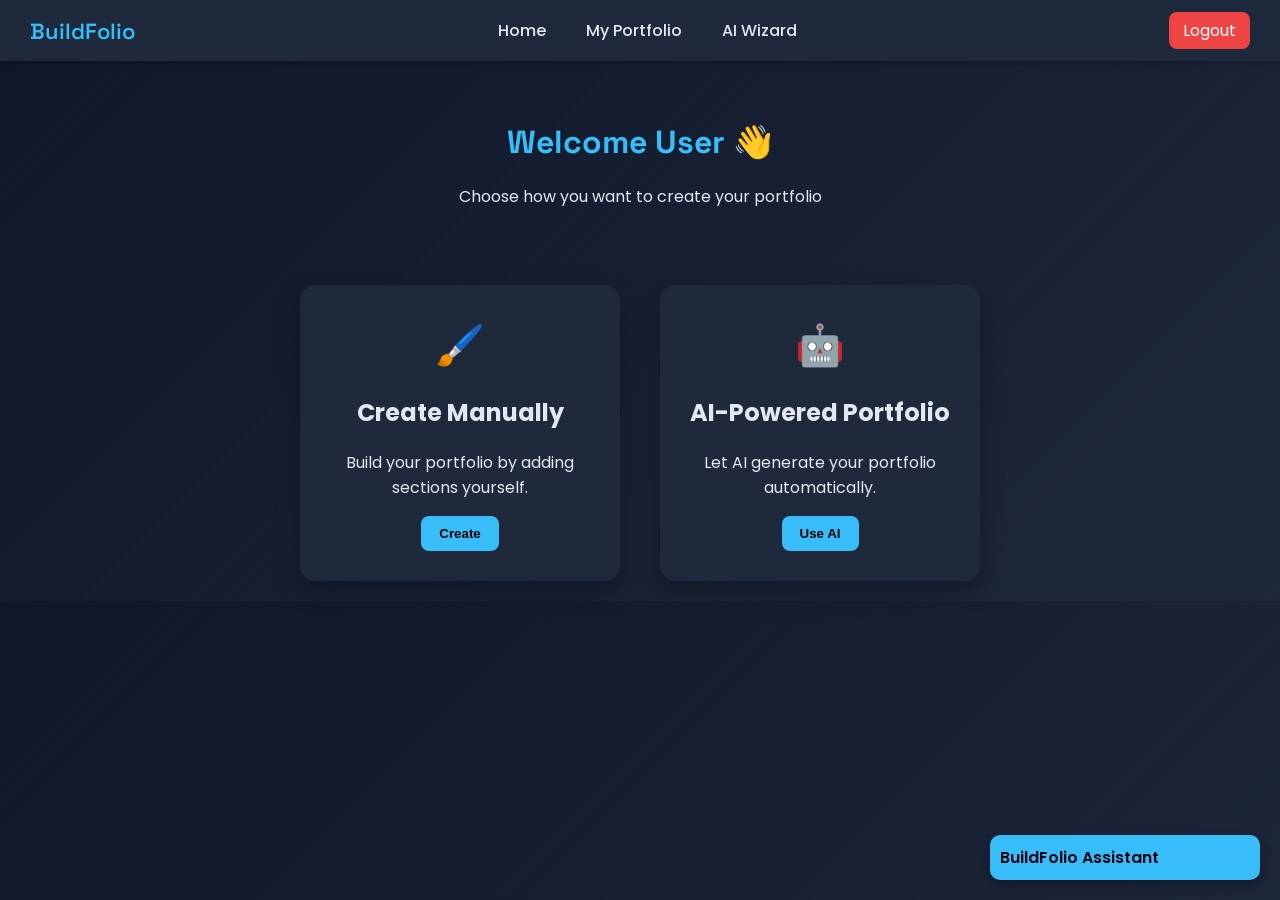
==== dashboard.html @ d058a8b2 "Add files via upload" ====
<!DOCTYPE html>
<html lang="en">
<head>
<meta charset="UTF-8">
<meta name="viewport" content="width=device-width, initial-scale=1.0">

<title>BuildFolio Dashboard</title>

<link href="https://fonts.googleapis.com/css2?family=Poppins:wght@300;400;500;600&family=Space+Grotesk:wght@500;600&display=swap" rel="stylesheet">

<style>

/* BODY */

body{
margin:0;
font-family:'Poppins',sans-serif;
background:linear-gradient(135deg,#0F172A,#1E293B);
color:#E2E8F0;
}

/* NAVBAR */

.navbar{
display:flex;
justify-content:space-between;
align-items:center;
padding:12px 30px;
background:#1E293B;
box-shadow:0 2px 8px rgba(0,0,0,0.3);
}

.logo{
font-family:'Space Grotesk',sans-serif;
font-size:22px;
color:#38BDF8;
font-weight:600;
}

.nav-links{
display:flex;
gap:20px;
list-style:none;
margin:0;
padding:0;
}

.nav-links a{
text-decoration:none;
color:#E2E8F0;
font-weight:500;
padding:6px 10px;
border-radius:6px;
transition:0.3s;
}

.nav-links a:hover{
background:#38BDF8;
color:#020617;
}

/* LOGOUT */

.logout{
background:#EF4444;
color:white;
padding:6px 14px;
border-radius:8px;
text-decoration:none;
margin-left:10px;
}

.logout:hover{
background:#F87171;
}

/* HEADER */

header{
text-align:center;
padding:40px 20px;
}

header h1{
font-family:'Space Grotesk';
color:#38BDF8;
}

/* OPTIONS */

.options{
display:flex;
justify-content:center;
gap:40px;
flex-wrap:wrap;
padding:20px;
}

.option-card{
background:#1E293B;
padding:30px;
width:260px;
border-radius:15px;
text-align:center;
cursor:pointer;
transition:0.3s;
box-shadow:0 10px 25px rgba(0,0,0,0.3);
}

.option-card:hover{
transform:translateY(-5px);
background:linear-gradient(135deg,#38BDF8,#0EA5E9);
color:#020617;
}

.option-card button{
padding:10px 18px;
border:none;
border-radius:8px;
background:#38BDF8;
font-weight:600;
cursor:pointer;
}

.option-card button:hover{
background:#0EA5E9;
}

/* ICON */

.icon{
font-size:40px;
margin-bottom:10px;
}

/* CHATBOT */

.chatbot-container{
position:fixed;
bottom:20px;
right:20px;
width:270px;
border-radius:10px;
overflow:hidden;
box-shadow:0 4px 12px rgba(0,0,0,0.3);
}

.chatbot-header{
background:#38BDF8;
color:#020617;
padding:10px;
font-weight:600;
cursor:pointer;
}

.chatbot-body{
display:none;
flex-direction:column;
height:250px;
background:#0F172A;
}

.chatbot-messages{
flex:1;
padding:8px;
overflow-y:auto;
font-size:13px;
}

.chatbot-input{
display:flex;
border-top:1px solid #38BDF8;
}

.chatbot-input input{
flex:1;
padding:8px;
border:none;
outline:none;
background:#020617;
color:white;
}

.chatbot-input button{
background:#38BDF8;
border:none;
padding:8px 10px;
cursor:pointer;
}

/* MESSAGE STYLE */

.chatbot-message{
margin-bottom:6px;
}

.user{
text-align:right;
color:#38BDF8;
}

.bot{
text-align:left;
color:#CBD5F5;
}

</style>
</head>

<body>

<!-- NAVBAR -->

<nav class="navbar">

<div class="logo">BuildFolio</div>

<ul class="nav-links">
<li><a href="#">Home</a></li>
<li><a href="#">My Portfolio</a></li>
<li><a href="#">AI Wizard</a></li>
</ul>

<a href="#" class="logout">Logout</a>

</nav>

<!-- HEADER -->

<header>

<h1>Welcome User 👋</h1>
<p>Choose how you want to create your portfolio</p>

</header>

<!-- OPTIONS -->

<div class="options">

<div class="option-card" onclick="manualPortfolio()">

<div class="icon">🖌️</div>

<h2>Create Manually</h2>

<p>Build your portfolio by adding sections yourself.</p>

<button>Create</button>

</div>


<div class="option-card" onclick="aiPortfolio()">

<div class="icon">🤖</div>

<h2>AI-Powered Portfolio</h2>

<p>Let AI generate your portfolio automatically.</p>

<button>Use AI</button>

</div>

</div>

<!-- CHATBOT -->

<div class="chatbot-container">

<div class="chatbot-header" onclick="toggleChat()">
BuildFolio Assistant
</div>

<div class="chatbot-body">

<div class="chatbot-messages" id="chatbot-messages"></div>

<div class="chatbot-input">
<input id="chatbot-input" placeholder="Type here...">
<button onclick="sendPortfolioMessage()">Send</button>
</div>

</div>

</div>

<script>

/* PORTFOLIO BUTTONS */

function manualPortfolio(){
alert("Manual Portfolio Editor will open.");
}

function aiPortfolio(){
alert("AI Portfolio Wizard will open.");
}

/* CHATBOT */

let portfolioStep=0;
let firstBotSoundPlayed=false;

function toggleChat(){

const body=document.querySelector(".chatbot-body");

body.style.display=body.style.display==="flex"?"none":"flex";

}

function sendPortfolioMessage(){

const input=document.getElementById("chatbot-input");

const msg=input.value.trim();

if(!msg) return;

const box=document.getElementById("chatbot-messages");

const user=document.createElement("div");

user.className="chatbot-message user";

user.textContent=msg;

box.appendChild(user);

input.value="";

box.scrollTop=box.scrollHeight;

setTimeout(()=>{

let reply="";

if(portfolioStep===0){

reply="Hi! I'm your BuildFolio assistant. Do you want to create your portfolio manually or using AI?";

}

else if(portfolioStep===1){

if(msg.toLowerCase().includes("manual")){

reply="Great! You can add sections like About, Skills, Projects and Contact.";

}

else if(msg.toLowerCase().includes("ai")){

reply="Awesome! AI will generate your portfolio. Tell me your skills.";

}

else{

reply="Please type Manual or AI.";

}

}

else{

reply="You can also click the options above to start.";

}

typeBotMessage(reply);

portfolioStep++;

},500);

}

/* BOT TYPING EFFECT */

function typeBotMessage(text){

const box=document.getElementById("chatbot-messages");

const bot=document.createElement("div");

bot.className="chatbot-message bot";

box.appendChild(bot);

if(!firstBotSoundPlayed){

const audio=new Audio("https://www.soundjay.com/buttons/sounds/button-3.mp3");

audio.play();

firstBotSoundPlayed=true;

}

let i=0;

let typing=setInterval(()=>{

bot.textContent+=text.charAt(i);

i++;

box.scrollTop=box.scrollHeight;

if(i>=text.length){

clearInterval(typing);

}

},30);

}

</script>

</body>
</html>
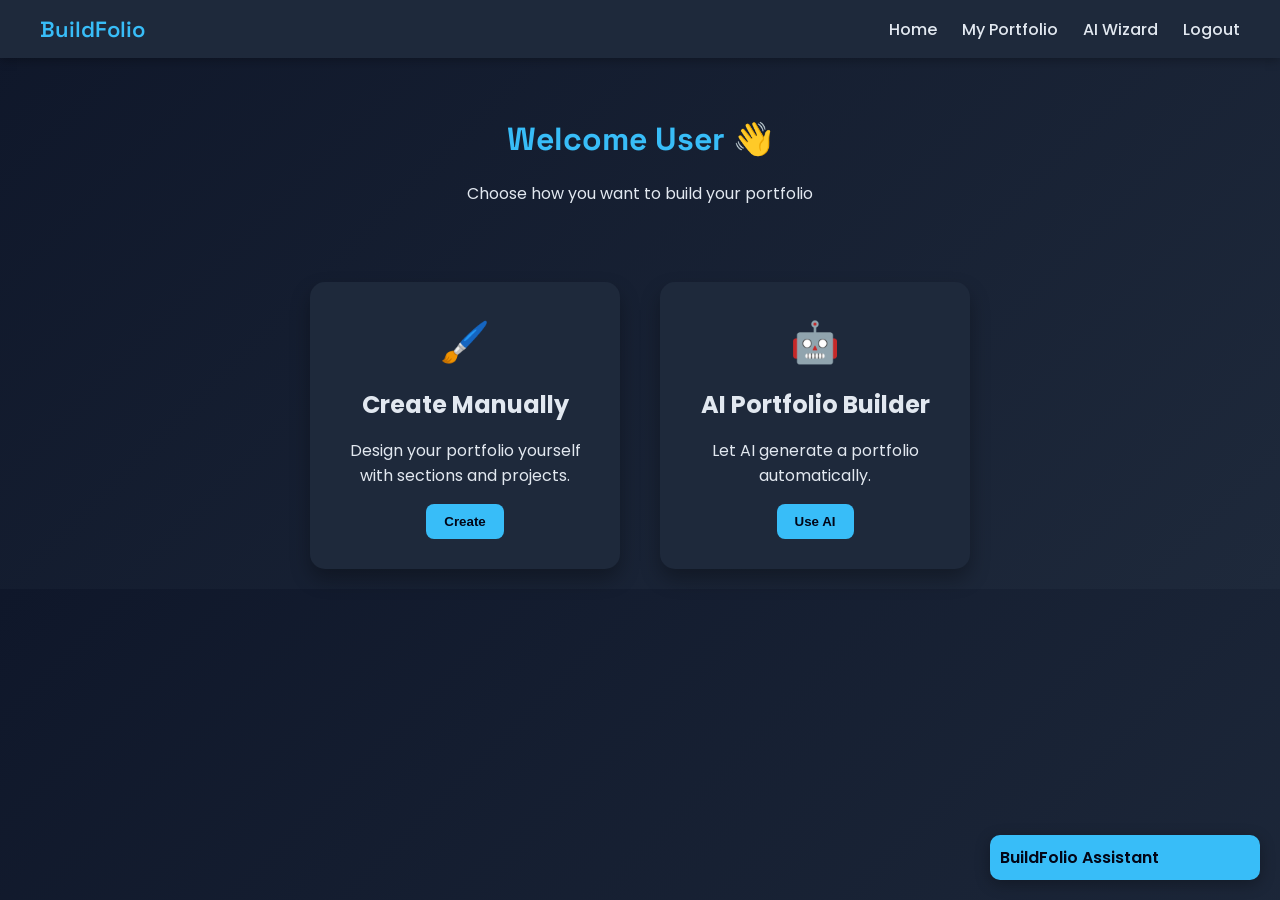
==== commit f88fe611: "Add files via upload" ====
--- a/dashboard.html
+++ b/dashboard.html
@@ -10,8 +10,6 @@
 
 <style>
 
-/* BODY */
-
 body{
 margin:0;
 font-family:'Poppins',sans-serif;
@@ -25,13 +23,13 @@
 display:flex;
 justify-content:space-between;
 align-items:center;
-padding:12px 30px;
+padding:15px 40px;
 background:#1E293B;
-box-shadow:0 2px 8px rgba(0,0,0,0.3);
+box-shadow:0 2px 10px rgba(0,0,0,0.3);
 }
 
 .logo{
-font-family:'Space Grotesk',sans-serif;
+font-family:'Space Grotesk';
 font-size:22px;
 color:#38BDF8;
 font-weight:600;
@@ -39,39 +37,18 @@
 
 .nav-links{
 display:flex;
-gap:20px;
-list-style:none;
-margin:0;
-padding:0;
+gap:25px;
 }
 
 .nav-links a{
 text-decoration:none;
 color:#E2E8F0;
 font-weight:500;
-padding:6px 10px;
-border-radius:6px;
-transition:0.3s;
-}
-
-.nav-links a:hover{
-background:#38BDF8;
-color:#020617;
-}
-
-/* LOGOUT */
+}
 
 .logout{
-background:#EF4444;
-color:white;
-padding:6px 14px;
-border-radius:8px;
-text-decoration:none;
-margin-left:10px;
-}
-
-.logout:hover{
-background:#F87171;
+color:#F87171;
+font-weight:600;
 }
 
 /* HEADER */
@@ -98,19 +75,27 @@
 
 .option-card{
 background:#1E293B;
-padding:30px;
+padding:30px 25px;
 width:260px;
 border-radius:15px;
 text-align:center;
 cursor:pointer;
 transition:0.3s;
-box-shadow:0 10px 25px rgba(0,0,0,0.3);
+box-shadow:0 10px 20px rgba(0,0,0,0.3);
 }
 
 .option-card:hover{
-transform:translateY(-5px);
+transform:translateY(-6px);
 background:linear-gradient(135deg,#38BDF8,#0EA5E9);
 color:#020617;
+}
+
+.option-card .icon{
+font-size:40px;
+}
+
+.option-card h2{
+margin:15px 0;
 }
 
 .option-card button{
@@ -118,19 +103,9 @@
 border:none;
 border-radius:8px;
 background:#38BDF8;
+color:#020617;
 font-weight:600;
 cursor:pointer;
-}
-
-.option-card button:hover{
-background:#0EA5E9;
-}
-
-/* ICON */
-
-.icon{
-font-size:40px;
-margin-bottom:10px;
 }
 
 /* CHATBOT */
@@ -142,7 +117,7 @@
 width:270px;
 border-radius:10px;
 overflow:hidden;
-box-shadow:0 4px 12px rgba(0,0,0,0.3);
+box-shadow:0 4px 15px rgba(0,0,0,0.3);
 }
 
 .chatbot-header{
@@ -162,7 +137,7 @@
 
 .chatbot-messages{
 flex:1;
-padding:8px;
+padding:10px;
 overflow-y:auto;
 font-size:13px;
 }
@@ -188,10 +163,8 @@
 cursor:pointer;
 }
 
-/* MESSAGE STYLE */
-
 .chatbot-message{
-margin-bottom:6px;
+margin-bottom:8px;
 }
 
 .user{
@@ -205,32 +178,33 @@
 }
 
 </style>
+
 </head>
 
 <body>
 
 <!-- NAVBAR -->
 
-<nav class="navbar">
+<div class="navbar">
 
 <div class="logo">BuildFolio</div>
 
-<ul class="nav-links">
-<li><a href="#">Home</a></li>
-<li><a href="#">My Portfolio</a></li>
-<li><a href="#">AI Wizard</a></li>
-</ul>
-
+<div class="nav-links">
+<a href="#">Home</a>
+<a href="#">My Portfolio</a>
+<a href="#">AI Wizard</a>
 <a href="#" class="logout">Logout</a>
-
-</nav>
+</div>
+
+</div>
 
 <!-- HEADER -->
 
 <header>
 
 <h1>Welcome User 👋</h1>
-<p>Choose how you want to create your portfolio</p>
+
+<p>Choose how you want to build your portfolio</p>
 
 </header>
 
@@ -244,7 +218,7 @@
 
 <h2>Create Manually</h2>
 
-<p>Build your portfolio by adding sections yourself.</p>
+<p>Design your portfolio yourself with sections and projects.</p>
 
 <button>Create</button>
 
@@ -255,15 +229,16 @@
 
 <div class="icon">🤖</div>
 
-<h2>AI-Powered Portfolio</h2>
-
-<p>Let AI generate your portfolio automatically.</p>
+<h2>AI Portfolio Builder</h2>
+
+<p>Let AI generate a portfolio automatically.</p>
 
 <button>Use AI</button>
 
 </div>
 
 </div>
+
 
 <!-- CHATBOT -->
 
@@ -275,149 +250,151 @@
 
 <div class="chatbot-body">
 
-<div class="chatbot-messages" id="chatbot-messages"></div>
+<div id="chatbot-messages" class="chatbot-messages"></div>
 
 <div class="chatbot-input">
-<input id="chatbot-input" placeholder="Type here...">
-<button onclick="sendPortfolioMessage()">Send</button>
-</div>
-
-</div>
-
-</div>
+
+<input id="chatbot-input" type="text" placeholder="Ask about portfolio...">
+
+<button onclick="sendMessage()">Send</button>
+
+</div>
+
+</div>
+
+</div>
+
 
 <script>
 
-/* PORTFOLIO BUTTONS */
+let step=0
+let soundPlayed=false
+
+function toggleChat(){
+
+const body=document.querySelector(".chatbot-body")
+
+body.style.display = body.style.display==="flex" ? "none":"flex"
+
+}
+
+function sendMessage(){
+
+const input=document.getElementById("chatbot-input")
+
+const msg=input.value.trim()
+
+if(!msg) return
+
+const box=document.getElementById("chatbot-messages")
+
+const user=document.createElement("div")
+
+user.className="chatbot-message user"
+
+user.textContent=msg
+
+box.appendChild(user)
+
+input.value=""
+
+box.scrollTop=box.scrollHeight
+
+setTimeout(()=>{
+
+let reply=""
+
+if(step===0){
+
+reply="Hi! I'm the BuildFolio assistant. Do you want to create your portfolio manually or using AI?"
+
+}
+
+else if(step===1){
+
+if(msg.toLowerCase().includes("manual")){
+
+reply="Great choice! Click the 'Create Manually' card above to start building your portfolio."
+
+}
+
+else if(msg.toLowerCase().includes("ai")){
+
+reply="Awesome! Click the 'AI Portfolio Builder' card and I will help generate your portfolio."
+
+}
+
+else{
+
+reply="Please type Manual or AI so I can guide you."
+
+}
+
+}
+
+else{
+
+reply="You can also explore the options on the dashboard."
+
+}
+
+typeBot(reply)
+
+step++
+
+},500)
+
+}
+
+function typeBot(text){
+
+const box=document.getElementById("chatbot-messages")
+
+const bot=document.createElement("div")
+
+bot.className="chatbot-message bot"
+
+box.appendChild(bot)
+
+if(!soundPlayed){
+
+const audio=new Audio("https://www.soundjay.com/buttons/sounds/button-3.mp3")
+
+audio.play()
+
+soundPlayed=true
+
+}
+
+let i=0
+
+let typing=setInterval(()=>{
+
+bot.textContent += text.charAt(i)
+
+i++
+
+box.scrollTop=box.scrollHeight
+
+if(i>=text.length){
+
+clearInterval(typing)
+
+}
+
+},25)
+
+}
 
 function manualPortfolio(){
-alert("Manual Portfolio Editor will open.");
+
+alert("Manual portfolio builder page will open")
+
 }
 
 function aiPortfolio(){
-alert("AI Portfolio Wizard will open.");
-}
-
-/* CHATBOT */
-
-let portfolioStep=0;
-let firstBotSoundPlayed=false;
-
-function toggleChat(){
-
-const body=document.querySelector(".chatbot-body");
-
-body.style.display=body.style.display==="flex"?"none":"flex";
-
-}
-
-function sendPortfolioMessage(){
-
-const input=document.getElementById("chatbot-input");
-
-const msg=input.value.trim();
-
-if(!msg) return;
-
-const box=document.getElementById("chatbot-messages");
-
-const user=document.createElement("div");
-
-user.className="chatbot-message user";
-
-user.textContent=msg;
-
-box.appendChild(user);
-
-input.value="";
-
-box.scrollTop=box.scrollHeight;
-
-setTimeout(()=>{
-
-let reply="";
-
-if(portfolioStep===0){
-
-reply="Hi! I'm your BuildFolio assistant. Do you want to create your portfolio manually or using AI?";
-
-}
-
-else if(portfolioStep===1){
-
-if(msg.toLowerCase().includes("manual")){
-
-reply="Great! You can add sections like About, Skills, Projects and Contact.";
-
-}
-
-else if(msg.toLowerCase().includes("ai")){
-
-reply="Awesome! AI will generate your portfolio. Tell me your skills.";
-
-}
-
-else{
-
-reply="Please type Manual or AI.";
-
-}
-
-}
-
-else{
-
-reply="You can also click the options above to start.";
-
-}
-
-typeBotMessage(reply);
-
-portfolioStep++;
-
-},500);
-
-}
-
-/* BOT TYPING EFFECT */
-
-function typeBotMessage(text){
-
-const box=document.getElementById("chatbot-messages");
-
-const bot=document.createElement("div");
-
-bot.className="chatbot-message bot";
-
-box.appendChild(bot);
-
-if(!firstBotSoundPlayed){
-
-const audio=new Audio("https://www.soundjay.com/buttons/sounds/button-3.mp3");
-
-audio.play();
-
-firstBotSoundPlayed=true;
-
-}
-
-let i=0;
-
-let typing=setInterval(()=>{
-
-bot.textContent+=text.charAt(i);
-
-i++;
-
-box.scrollTop=box.scrollHeight;
-
-if(i>=text.length){
-
-clearInterval(typing);
-
-}
-
-},30);
+
+alert("AI portfolio generator will open")
 
 }
 
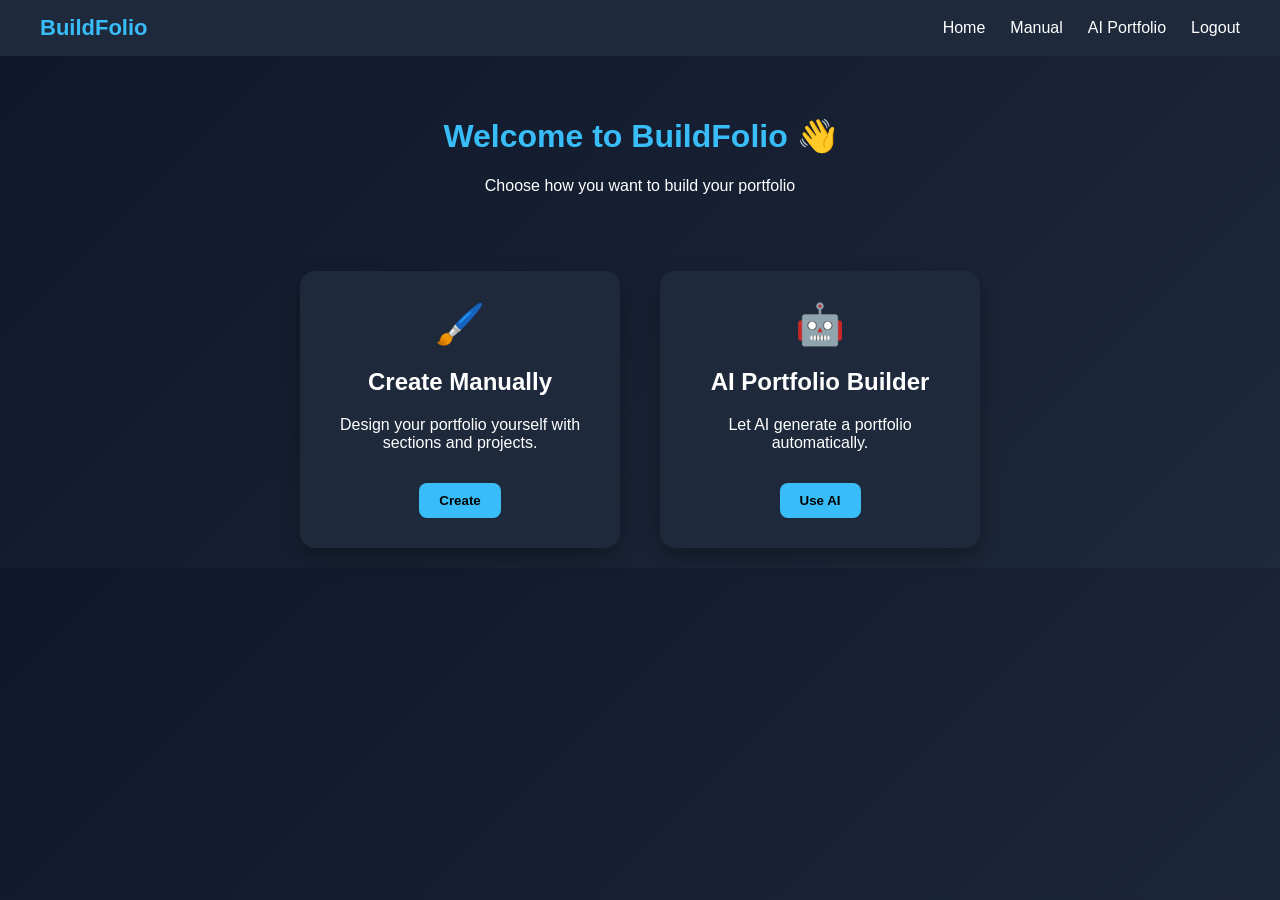
==== commit fd171b5b: "Add files via upload" ====
--- a/dashboard.html
+++ b/dashboard.html
@@ -1,20 +1,20 @@
+
 <!DOCTYPE html>
 <html lang="en">
+
 <head>
 <meta charset="UTF-8">
 <meta name="viewport" content="width=device-width, initial-scale=1.0">
 
 <title>BuildFolio Dashboard</title>
 
-<link href="https://fonts.googleapis.com/css2?family=Poppins:wght@300;400;500;600&family=Space+Grotesk:wght@500;600&display=swap" rel="stylesheet">
-
 <style>
 
 body{
 margin:0;
-font-family:'Poppins',sans-serif;
+font-family:Arial;
 background:linear-gradient(135deg,#0F172A,#1E293B);
-color:#E2E8F0;
+color:white;
 }
 
 /* NAVBAR */
@@ -25,14 +25,12 @@
 align-items:center;
 padding:15px 40px;
 background:#1E293B;
-box-shadow:0 2px 10px rgba(0,0,0,0.3);
 }
 
 .logo{
-font-family:'Space Grotesk';
 font-size:22px;
+font-weight:bold;
 color:#38BDF8;
-font-weight:600;
 }
 
 .nav-links{
@@ -42,13 +40,13 @@
 
 .nav-links a{
 text-decoration:none;
-color:#E2E8F0;
+color:white;
 font-weight:500;
 }
 
 .logout{
 color:#F87171;
-font-weight:600;
+cursor:pointer;
 }
 
 /* HEADER */
@@ -59,11 +57,10 @@
 }
 
 header h1{
-font-family:'Space Grotesk';
 color:#38BDF8;
 }
 
-/* OPTIONS */
+/* CARDS */
 
 .options{
 display:flex;
@@ -75,106 +72,25 @@
 
 .option-card{
 background:#1E293B;
-padding:30px 25px;
+padding:30px;
 width:260px;
 border-radius:15px;
 text-align:center;
-cursor:pointer;
-transition:0.3s;
-box-shadow:0 10px 20px rgba(0,0,0,0.3);
-}
-
-.option-card:hover{
-transform:translateY(-6px);
-background:linear-gradient(135deg,#38BDF8,#0EA5E9);
-color:#020617;
+box-shadow:0 8px 20px rgba(0,0,0,0.3);
 }
 
 .option-card .icon{
 font-size:40px;
 }
 
-.option-card h2{
-margin:15px 0;
-}
-
 .option-card button{
-padding:10px 18px;
+margin-top:15px;
+padding:10px 20px;
 border:none;
 border-radius:8px;
 background:#38BDF8;
-color:#020617;
-font-weight:600;
 cursor:pointer;
-}
-
-/* CHATBOT */
-
-.chatbot-container{
-position:fixed;
-bottom:20px;
-right:20px;
-width:270px;
-border-radius:10px;
-overflow:hidden;
-box-shadow:0 4px 15px rgba(0,0,0,0.3);
-}
-
-.chatbot-header{
-background:#38BDF8;
-color:#020617;
-padding:10px;
-font-weight:600;
-cursor:pointer;
-}
-
-.chatbot-body{
-display:none;
-flex-direction:column;
-height:250px;
-background:#0F172A;
-}
-
-.chatbot-messages{
-flex:1;
-padding:10px;
-overflow-y:auto;
-font-size:13px;
-}
-
-.chatbot-input{
-display:flex;
-border-top:1px solid #38BDF8;
-}
-
-.chatbot-input input{
-flex:1;
-padding:8px;
-border:none;
-outline:none;
-background:#020617;
-color:white;
-}
-
-.chatbot-input button{
-background:#38BDF8;
-border:none;
-padding:8px 10px;
-cursor:pointer;
-}
-
-.chatbot-message{
-margin-bottom:8px;
-}
-
-.user{
-text-align:right;
-color:#38BDF8;
-}
-
-.bot{
-text-align:left;
-color:#CBD5F5;
+font-weight:bold;
 }
 
 </style>
@@ -190,29 +106,31 @@
 <div class="logo">BuildFolio</div>
 
 <div class="nav-links">
-<a href="#">Home</a>
-<a href="#">My Portfolio</a>
-<a href="#">AI Wizard</a>
-<a href="#" class="logout">Logout</a>
+<a href="dashboard.html">Home</a>
+<a href="manual-portfolio.html">Manual</a>
+<a href="ai-portfolio.html">AI Portfolio</a>
+<a class="logout" onclick="logout()">Logout</a>
 </div>
 
 </div>
+
 
 <!-- HEADER -->
 
 <header>
 
-<h1>Welcome User 👋</h1>
+<h1>Welcome to BuildFolio 👋</h1>
 
 <p>Choose how you want to build your portfolio</p>
 
 </header>
 
+
 <!-- OPTIONS -->
 
 <div class="options">
 
-<div class="option-card" onclick="manualPortfolio()">
+<div class="option-card">
 
 <div class="icon">🖌️</div>
 
@@ -220,12 +138,12 @@
 
 <p>Design your portfolio yourself with sections and projects.</p>
 
-<button>Create</button>
+<button onclick="openManual()">Create</button>
 
 </div>
 
 
-<div class="option-card" onclick="aiPortfolio()">
+<div class="option-card">
 
 <div class="icon">🤖</div>
 
@@ -233,32 +151,7 @@
 
 <p>Let AI generate a portfolio automatically.</p>
 
-<button>Use AI</button>
-
-</div>
-
-</div>
-
-
-<!-- CHATBOT -->
-
-<div class="chatbot-container">
-
-<div class="chatbot-header" onclick="toggleChat()">
-BuildFolio Assistant
-</div>
-
-<div class="chatbot-body">
-
-<div id="chatbot-messages" class="chatbot-messages"></div>
-
-<div class="chatbot-input">
-
-<input id="chatbot-input" type="text" placeholder="Ask about portfolio...">
-
-<button onclick="sendMessage()">Send</button>
-
-</div>
+<button onclick="openAI()">Use AI</button>
 
 </div>
 
@@ -267,138 +160,29 @@
 
 <script>
 
-let step=0
-let soundPlayed=false
+function openManual(){
 
-function toggleChat(){
-
-const body=document.querySelector(".chatbot-body")
-
-body.style.display = body.style.display==="flex" ? "none":"flex"
+window.location.href="manual-portfolio.html"
 
 }
 
-function sendMessage(){
+function openAI(){
 
-const input=document.getElementById("chatbot-input")
-
-const msg=input.value.trim()
-
-if(!msg) return
-
-const box=document.getElementById("chatbot-messages")
-
-const user=document.createElement("div")
-
-user.className="chatbot-message user"
-
-user.textContent=msg
-
-box.appendChild(user)
-
-input.value=""
-
-box.scrollTop=box.scrollHeight
-
-setTimeout(()=>{
-
-let reply=""
-
-if(step===0){
-
-reply="Hi! I'm the BuildFolio assistant. Do you want to create your portfolio manually or using AI?"
+window.location.href="ai-portfolio.html"
 
 }
 
-else if(step===1){
+function logout(){
 
-if(msg.toLowerCase().includes("manual")){
+alert("You have been logged out")
 
-reply="Great choice! Click the 'Create Manually' card above to start building your portfolio."
-
-}
-
-else if(msg.toLowerCase().includes("ai")){
-
-reply="Awesome! Click the 'AI Portfolio Builder' card and I will help generate your portfolio."
-
-}
-
-else{
-
-reply="Please type Manual or AI so I can guide you."
-
-}
-
-}
-
-else{
-
-reply="You can also explore the options on the dashboard."
-
-}
-
-typeBot(reply)
-
-step++
-
-},500)
-
-}
-
-function typeBot(text){
-
-const box=document.getElementById("chatbot-messages")
-
-const bot=document.createElement("div")
-
-bot.className="chatbot-message bot"
-
-box.appendChild(bot)
-
-if(!soundPlayed){
-
-const audio=new Audio("https://www.soundjay.com/buttons/sounds/button-3.mp3")
-
-audio.play()
-
-soundPlayed=true
-
-}
-
-let i=0
-
-let typing=setInterval(()=>{
-
-bot.textContent += text.charAt(i)
-
-i++
-
-box.scrollTop=box.scrollHeight
-
-if(i>=text.length){
-
-clearInterval(typing)
-
-}
-
-},25)
-
-}
-
-function manualPortfolio(){
-
-alert("Manual portfolio builder page will open")
-
-}
-
-function aiPortfolio(){
-
-alert("AI portfolio generator will open")
+window.location.href="login.html"
 
 }
 
 </script>
 
 </body>
-</html>+
+</html>
+
